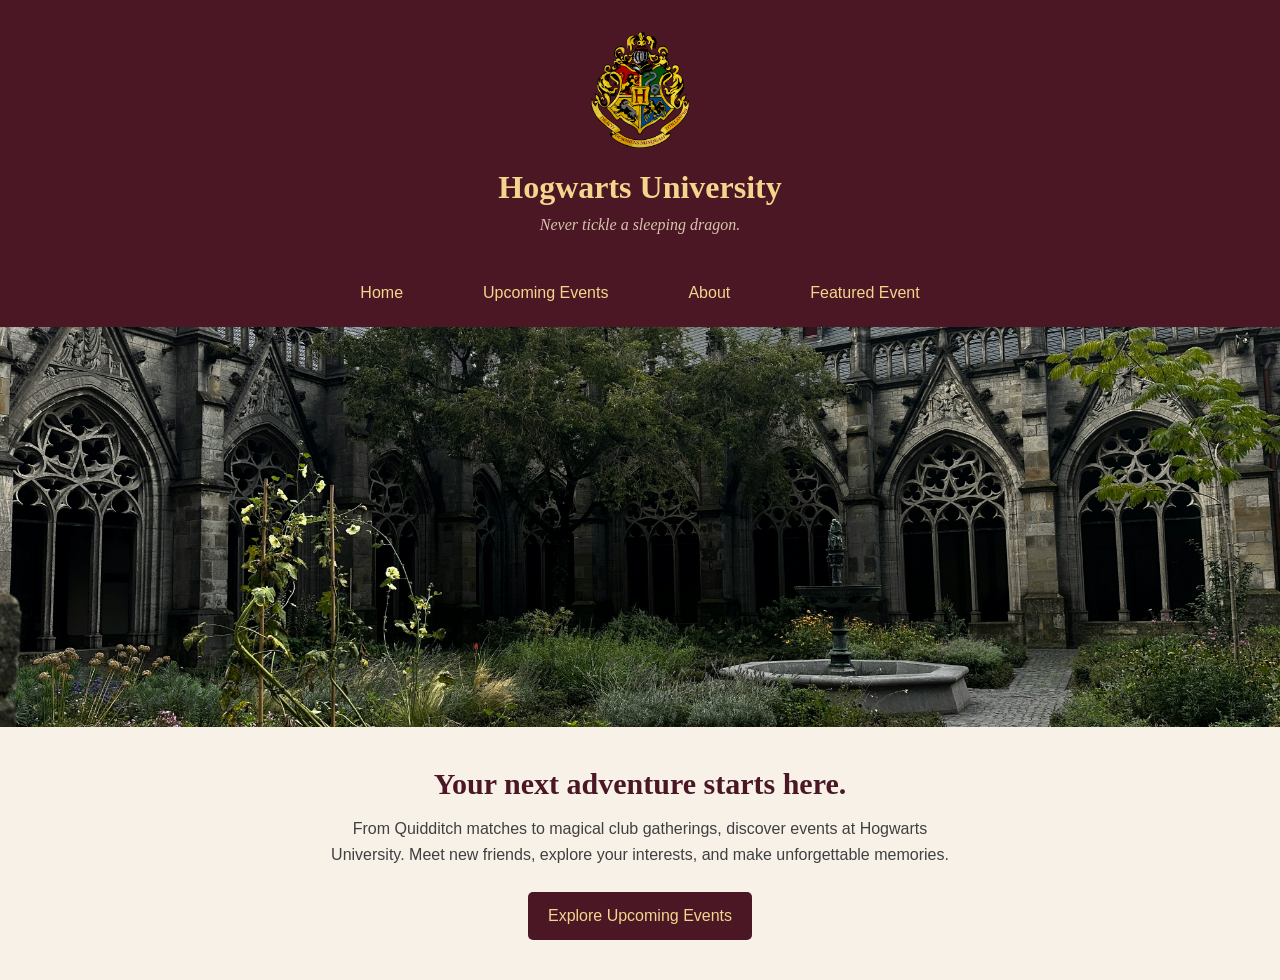
==== index.html @ 60d27892 "Homepage: Navigation and Hero Section complete." ====
<!DOCTYPE html>
<html lang="en">

<head>
    <meta charset="UTF-8">
    <meta name="viewport" content="width=device-width, initial-scale=1.0">
    <title>Hogwarts University | Campus Event Guide</title>
    <link rel="stylesheet" href="css/styles.css">
</head>

<body>
    <header>

        <img src="images/hogwarts_logo.png" class="logo" alt="Hogwarts University Logo">

        <h1>Hogwarts University</h1>
        <p>Never tickle a sleeping dragon.</p>

        <nav>
            <ul>
                <li><a href="index.html">Home</a></li>
                <li><a href="event.html#upcoming-events">Upcoming Events</a></li>
                <li><a href="#about">About</a></li>
                <li><a href="event.html">Featured Event</a></li>
            </ul>
        </nav>
    </header>

    <main>
        <section class="hero">
            <img src="images/hogwarts_hero.jpg" alt="Hogwart's courtyard surrounded by stone arches"
                class="hero-image">

            <div class="hero-content">
                <div class="hero-text">
                    <h2>Your next adventure starts here.</h2>
                    <p>
                        From Quidditch matches to magical club gatherings,
                        discover events at Hogwarts University.
                        Meet new friends, explore your interests, and make
                        unforgettable memories.
                    </p>
                </div>

                <a href="event.html#upcoming-events" class="hero-button">
                   Explore Upcoming Events
                </a>
            </div>
        </section>
    </main>

</body>

</html>
---- css/styles.css ----
/* Logo */
.logo {
    width: 120px;
    height: auto;
    margin-bottom: 15px;
}

body {
    margin: 0;
    font-family: Helvetica, sans-serif;
}

/* Website name and tagline */
header {
    background-color: #4b1725;
    color: white;
    text-align: center;
    padding: 30px 20px 15px;
}

header h1 {
    margin: 0;
    color: #f4d58d;
    font-family: Georgia, serif;
    font-size: 32px;
}

header p {
    margin: 10px 0 40px;
    font-family: Georgia, serif;
    font-style: italic;
    color: #d8c3ad
}

/* Navigation */
nav ul {
    list-style: none;
    padding: 0;
    margin: 0;
    display: flex;
    justify-content: center;
    flex-wrap: wrap;
    gap: 50px;
}

nav a {
    display: block;
    color: #f4d58d;
    text-decoration: none;
    padding: 10px 15px;
    border-radius: 5px;
}

nav a:hover,
nav a:focus-visible {
    background-color: #f4d58d;
    color: #4b1725;
    text-decoration: underline;
}

/* Stack the navigation on smaller screens */
@media (max-width: 600px) {
    nav ul {
        flex-direction: column;
        gap: 5px;
    }

    header h1 {
        font-size: 26px;
    }
}

/* Hero */
.hero-image {
    display: block;
    width: 100%;
    height: 400px;
    object-fit: cover;
}

.hero-content {
    display: flex;
    flex-direction: column;
    align-items: center;
    text-align: center;
    gap: 25px;
    padding: 40px 20px;
    background-color: #f7f1e8;
}

.hero-text {
    max-width: 650px;
}

.hero-text h2 {
    margin: 0 0 15px;
    font-family: Georgia, serif;
    font-size: 30px;
    color: #4b1725;
}

.hero-text p {
    margin: 0;
    line-height: 1.6;
    color: #404040;
}

.hero-button {
    display: inline-block;
    flex-shrink: 0;
    padding: 15px 20px;
    background-color: #4b1725;
    color: #f4d58d;
    text-decoration: none;
    text-align: center;
    border-radius: 5px;
}

.hero-button:hover,
.hero-button:focus-visible {
    background-color: #f4d58d;
    color: #4b1725;
    text-decoration: underline;
}

/* Smaller screens */
@media (max-width: 800px) {
    .hero-image {
        height: 250px;
    }

    .hero-content {
        padding: 30px 20px;
    }

    .hero-text h2 {
        font-size: 26px;
    }
}
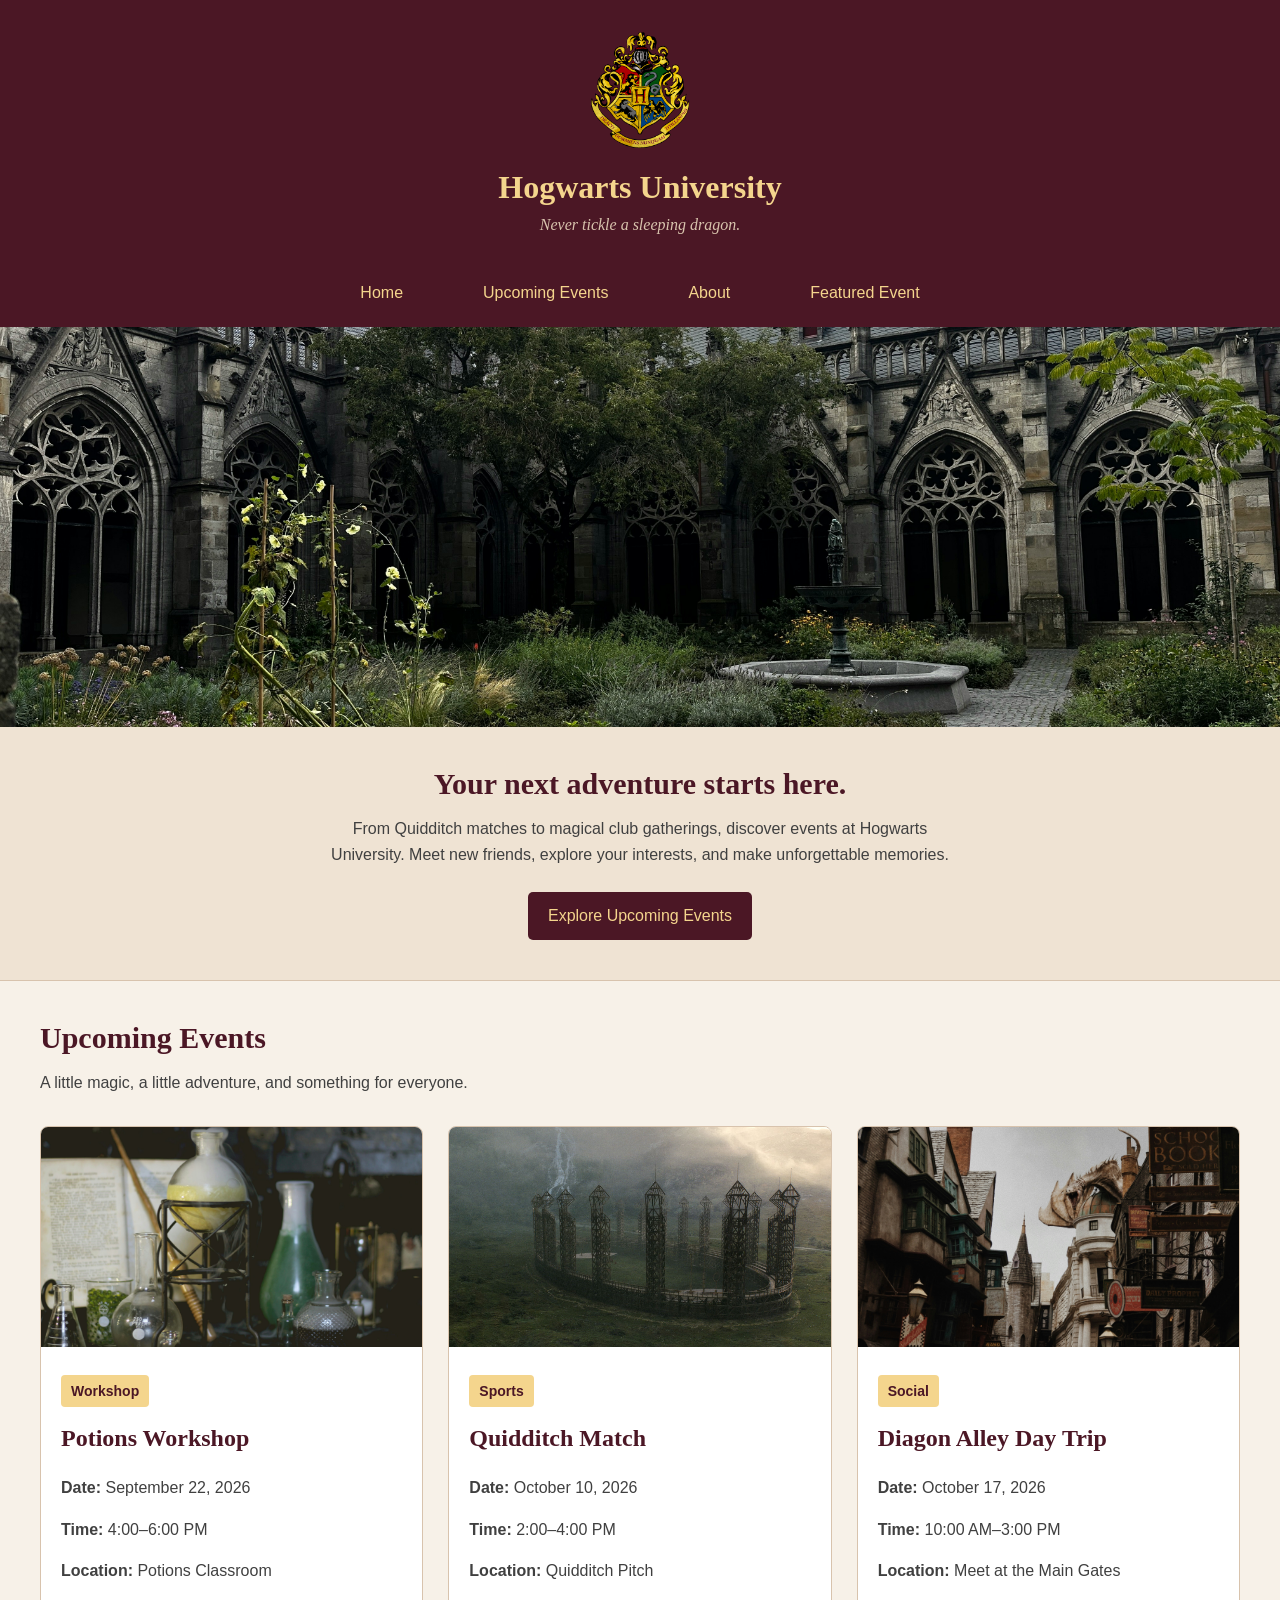
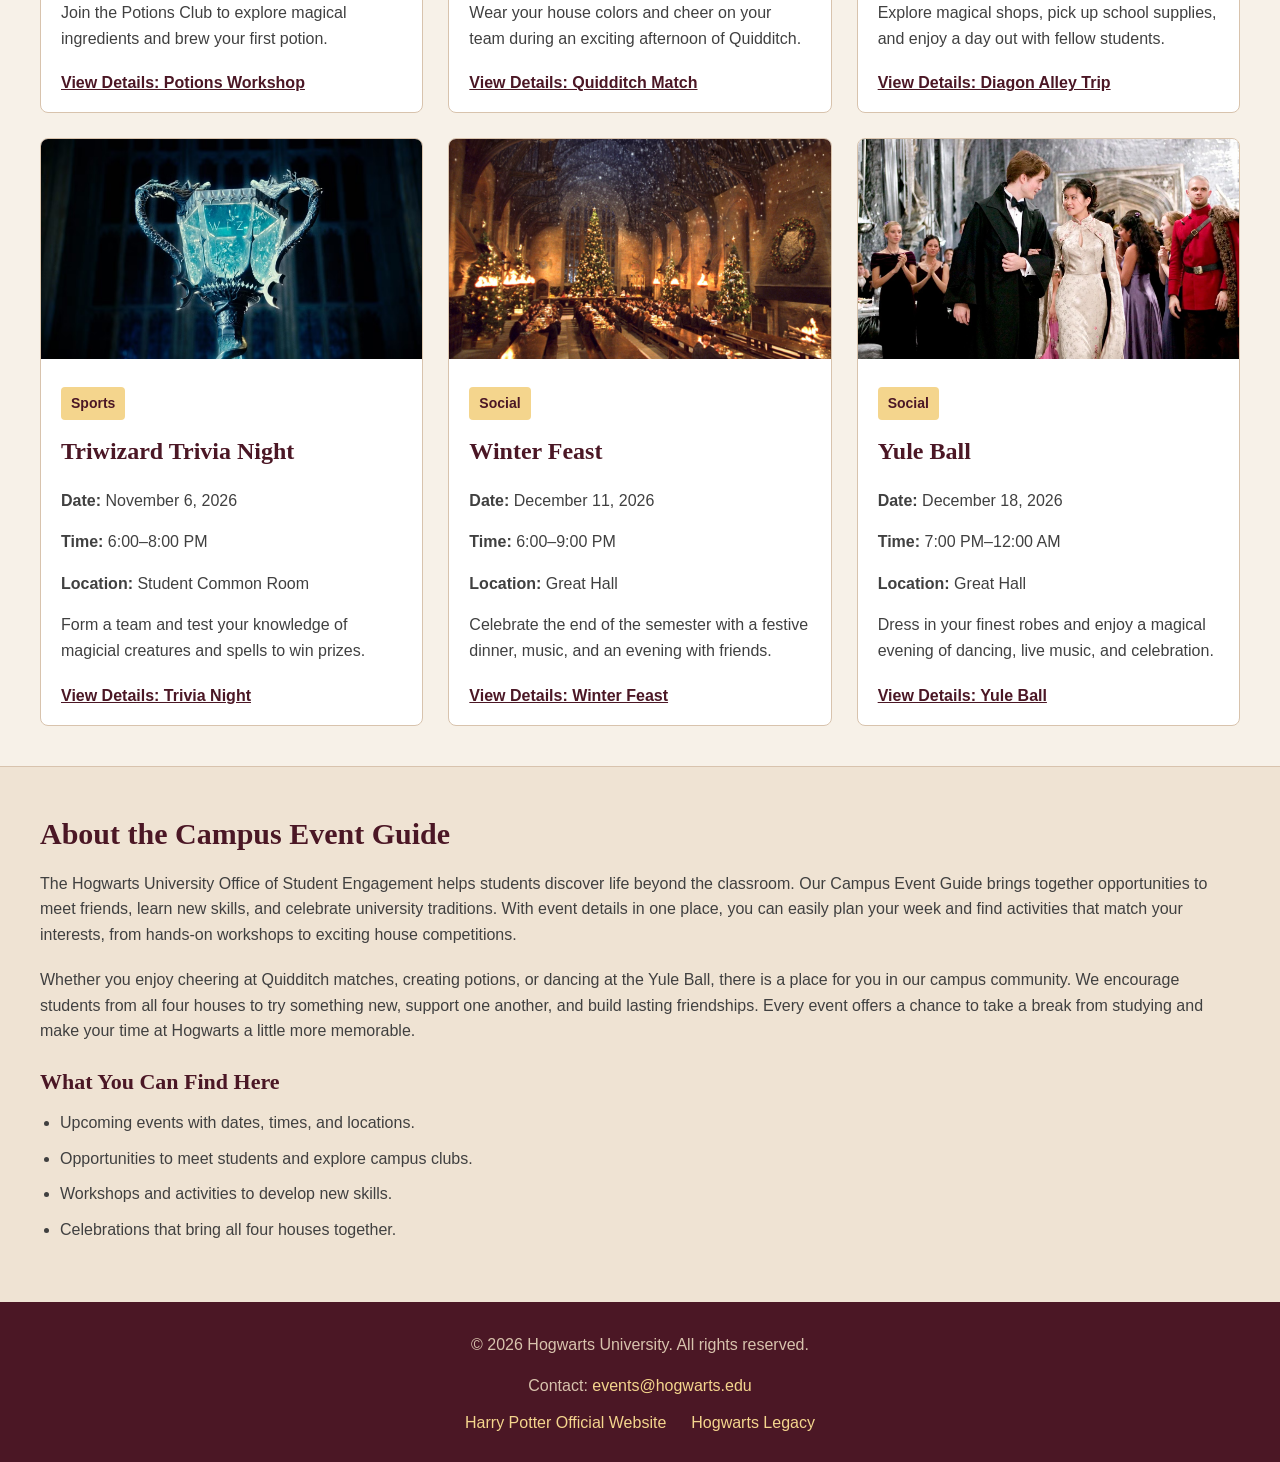
==== commit 5e303105: "Finished the Homepage." ====
--- a/index.html
+++ b/index.html
@@ -28,8 +28,7 @@
 
     <main>
         <section class="hero">
-            <img src="images/hogwarts_hero.jpg" alt="Hogwart's courtyard surrounded by stone arches"
-                class="hero-image">
+            <img src="images/hogwarts_hero.jpg" alt="Hogwart's courtyard surrounded by stone arches" class="hero-image">
 
             <div class="hero-content">
                 <div class="hero-text">
@@ -43,12 +42,186 @@
                 </div>
 
                 <a href="event.html#upcoming-events" class="hero-button">
-                   Explore Upcoming Events
+                    Explore Upcoming Events
                 </a>
             </div>
         </section>
+
+        <section id="upcoming-events" class="events">
+            <h2>Upcoming Events</h2>
+            <p class="events-intro">
+                A little magic, a little adventure, and something for everyone.
+            </p>
+
+            <div class="events-grid">
+
+                <article class="event-card">
+                    <img src="images/event1.jpg" alt="Potion bottles beside an open book">
+
+                    <div class="event-info">
+                        <p class="category">Workshop</p>
+                        <h3>Potions Workshop</h3>
+                        <p><strong>Date:</strong> September 22, 2026</p>
+                        <p><strong>Time:</strong> 4:00–6:00 PM</p>
+                        <p><strong>Location:</strong> Potions Classroom</p>
+                        <p>
+                            Join the Potions Club to explore magical ingredients
+                            and brew your first potion.
+                        </p>
+                        <a href="event-details.html#potions">
+                            View Details: Potions Workshop
+                        </a>
+                    </div>
+                </article>
+
+                <article class="event-card">
+                    <img src="images/event2.jpg" alt="Hogwart's Quidditch pitch">
+
+                    <div class="event-info">
+                        <p class="category">Sports</p>
+                        <h3>Quidditch Match</h3>
+                        <p><strong>Date:</strong> October 10, 2026</p>
+                        <p><strong>Time:</strong> 2:00–4:00 PM</p>
+                        <p><strong>Location:</strong> Quidditch Pitch</p>
+                        <p>
+                            Wear your house colors and cheer on your team
+                            during an exciting afternoon of Quidditch.
+                        </p>
+                        <a href="event-details.html#quidditch">
+                            View Details: Quidditch Match
+                        </a>
+                    </div>
+                </article>
+
+                <article class="event-card">
+                    <img src="images/event3.jpg" alt="Diagon Alley shops">
+
+                    <div class="event-info">
+                        <p class="category">Social</p>
+                        <h3>Diagon Alley Day Trip</h3>
+                        <p><strong>Date:</strong> October 17, 2026</p>
+                        <p><strong>Time:</strong> 10:00 AM–3:00 PM</p>
+                        <p><strong>Location:</strong> Meet at the Main Gates</p>
+                        <p>
+                            Explore magical shops, pick up school supplies,
+                            and enjoy a day out with fellow students.
+                        </p>
+                        <a href="event-details.html#diagon-alley">
+                            View Details: Diagon Alley Trip
+                        </a>
+                    </div>
+                </article>
+
+                <article class="event-card">
+                    <img src="images/event4.jpg" alt="Glowing blue Triwizard Cup">
+
+                    <div class="event-info">
+                        <p class="category">Sports</p>
+                        <h3>Triwizard Trivia Night</h3>
+                        <p><strong>Date:</strong> November 6, 2026</p>
+                        <p><strong>Time:</strong> 6:00–8:00 PM</p>
+                        <p><strong>Location:</strong> Student Common Room</p>
+                        <p>
+                            Form a team and test your knowledge of magicial
+                            creatures and spells to win prizes.
+                        </p>
+                        <a href="event-details.html#trivia">
+                            View Details: Trivia Night
+                        </a>
+                    </div>
+                </article>
+
+                <article class="event-card">
+                    <img src="images/event5.jpg" alt="Great Hall decorated with Christmas trees and lights">
+
+                    <div class="event-info">
+                        <p class="category">Social</p>
+                        <h3>Winter Feast</h3>
+                        <p><strong>Date:</strong> December 11, 2026</p>
+                        <p><strong>Time:</strong> 6:00–9:00 PM</p>
+                        <p><strong>Location:</strong> Great Hall</p>
+                        <p>
+                            Celebrate the end of the semester with a festive
+                            dinner, music, and an evening with friends.
+                        </p>
+                        <a href="event-details.html#winter-feast">
+                            View Details: Winter Feast
+                        </a>
+                    </div>
+                </article>
+
+                <article class="event-card">
+                    <img src="images/event6.jpg" alt="A ballroom decorated for the Yule Ball">
+
+                    <div class="event-info">
+                        <p class="category">Social</p>
+                        <h3>Yule Ball</h3>
+                        <p><strong>Date:</strong> December 18, 2026</p>
+                        <p><strong>Time:</strong> 7:00 PM–12:00 AM</p>
+                        <p><strong>Location:</strong> Great Hall</p>
+                        <p>
+                            Dress in your finest robes and enjoy a magical evening
+                            of dancing, live music, and celebration.
+                        </p>
+                        <a href="event-details.html#yule-ball">
+                            View Details: Yule Ball
+                        </a>
+                    </div>
+                </article>
+
+            </div>
+        </section>
+
+        <section id="about" class="about">
+            <div class="about-content">
+                <h2>About the Campus Event Guide</h2>
+
+                <p>
+                    The Hogwarts University Office of Student Engagement helps students
+                    discover life beyond the classroom. Our Campus Event Guide brings
+                    together opportunities to meet friends, learn new skills, and
+                    celebrate university traditions. With event details in one place,
+                    you can easily plan your week and find activities that match your
+                    interests, from hands-on workshops to exciting house competitions.
+                </p>
+
+                <p>
+                    Whether you enjoy cheering at Quidditch matches, creating potions,
+                    or dancing at the Yule Ball, there is a place for you in our campus
+                    community. We encourage students from all four houses to try
+                    something new, support one another, and build lasting friendships.
+                    Every event offers a chance to take a break from studying and make
+                    your time at Hogwarts a little more memorable.
+                </p>
+
+                <h3>What You Can Find Here</h3>
+
+                <ul>
+                    <li>Upcoming events with dates, times, and locations.</li>
+                    <li>Opportunities to meet students and explore campus clubs.</li>
+                    <li>Workshops and activities to develop new skills.</li>
+                    <li>Celebrations that bring all four houses together.</li>
+                </ul>
+            </div>
+        </section>
     </main>
 
+    <footer>
+        <p>&copy; 2026 Hogwarts University. All rights reserved.</p>
+
+        <p>
+            Contact:
+            <a href="mailto:events@hogwarts.example">
+                events@hogwarts.edu
+            </a>
+        </p>
+
+        <ul class="footer-links">
+            <li><a href="https://www.harrypotter.com/">Harry Potter Official Website</a></li>
+            <li><a href="https://ayusha-thapa.github.io/CSC340-Static-Web-App/">Hogwarts Legacy</a></li>
+        </ul>
+    </footer>
+
 </body>
 
 </html>
--- a/css/styles.css
+++ b/css/styles.css
@@ -51,14 +51,11 @@
     border-radius: 5px;
 }
 
-nav a:hover,
-nav a:focus-visible {
+nav a:hover {
     background-color: #f4d58d;
     color: #4b1725;
-    text-decoration: underline;
-}
-
-/* Stack the navigation on smaller screens */
+}
+
 @media (max-width: 600px) {
     nav ul {
         flex-direction: column;
@@ -85,7 +82,7 @@
     text-align: center;
     gap: 25px;
     padding: 40px 20px;
-    background-color: #f7f1e8;
+    background-color: #efe3d3;
 }
 
 .hero-text {
@@ -116,8 +113,7 @@
     border-radius: 5px;
 }
 
-.hero-button:hover,
-.hero-button:focus-visible {
+.hero-button:hover {
     background-color: #f4d58d;
     color: #4b1725;
     text-decoration: underline;
@@ -136,4 +132,187 @@
     .hero-text h2 {
         font-size: 26px;
     }
+}
+
+/* Upcoming Events */
+.events {
+    padding: 40px 20px;
+    background-color: #f7f1e8;
+    color: #404040;
+    border-top: 1px solid #d8c3ad;
+}
+
+.events h2 {
+    max-width: 1200px;
+    margin: 0 auto 15px;
+    text-align: left;
+    font-family: Georgia, serif;
+    font-size: 30px;
+    color: #4b1725;
+}
+
+.events-intro {
+    max-width: 1200px;
+    margin: 0 auto 30px;
+    text-align: left;
+    line-height: 1.6;
+}
+
+/* Three columns */
+.events-grid {
+    display: grid;
+    grid-template-columns: repeat(3, 1fr);
+    grid-auto-rows: 1fr;
+    gap: 25px;
+    max-width: 1200px;
+    margin: 0 auto;
+}
+
+/* Individual cards */
+.event-card {
+    display: flex;
+    flex-direction: column;
+    background-color: white;
+    border: 1px solid #d8c3ad;
+    border-radius: 8px;
+    overflow: hidden;
+}
+
+.event-card img {
+    display: block;
+    width: 100%;
+    height: 220px;
+    object-fit: cover;
+}
+
+.event-info {
+    display: flex;
+    flex-direction: column;
+    align-items: flex-start;
+    flex: 1;
+    padding: 20px;
+}
+
+.event-info h3 {
+    margin: 10px 0 15px;
+    font-family: Georgia, serif;
+    font-size: 24px;
+    color: #4b1725;
+}
+
+.event-info p {
+    line-height: 1.6;
+    margin: 8px 0;
+}
+
+.event-info .category {
+    display: inline-block;
+    background-color: #f4d58d;
+    color: #4b1725;
+    padding: 5px 10px;
+    border-radius: 4px;
+    font-size: 14px;
+    font-weight: bold;
+}
+
+/* Detail Button */
+.event-info a {
+    display: inline-block;
+    margin-top: auto;
+    padding-top: 15px;
+    color: #4b1725;
+    font-weight: bold;
+}
+
+.event-info a:hover {
+    color: #75402d;
+}
+
+/* Two columns on medium screens */
+@media (max-width: 900px) {
+    .events-grid {
+        grid-template-columns: repeat(2, 1fr);
+    }
+}
+
+/* One column on small screens */
+@media (max-width: 600px) {
+    .events-grid {
+        grid-template-columns: 1fr;
+        grid-auto-rows: auto;
+    }
+}
+
+/* About */
+.about {
+    padding: 50px 20px;
+    background-color: #efe3d3;
+    color: #404040;
+    border-top: 1px solid #d8c3ad;
+}
+
+.about-content {
+    max-width: 1200px;
+    margin: 0 auto;
+}
+
+.about h2 {
+    margin: 0 0 20px;
+    font-family: Georgia, serif;
+    font-size: 30px;
+    color: #4b1725;
+}
+
+.about p {
+    margin: 0 0 20px;
+    line-height: 1.6;
+}
+
+.about h3 {
+    margin: 25px 0 15px;
+    font-family: Georgia, serif;
+    font-size: 22px;
+    color: #4b1725;
+}
+
+.about ul {
+    margin: 0;
+    padding-left: 20px;
+}
+
+.about li {
+    margin-bottom: 10px;
+    line-height: 1.6;
+}
+
+/* Footer */
+footer {
+    background-color: #4b1725;
+    color: #d8c3ad;
+    text-align: center;
+    padding: 30px 20px;
+}
+
+footer p {
+    margin: 0 0 15px;
+    line-height: 1.6;
+}
+
+footer a {
+    color: #f4d58d;
+    text-decoration: none;
+}
+
+footer a:hover {
+    text-decoration: underline;
+}
+
+.footer-links {
+    list-style: none;
+    padding: 0;
+    margin: 0;
+    display: flex;
+    justify-content: center;
+    flex-wrap: wrap;
+    gap: 25px;
 }
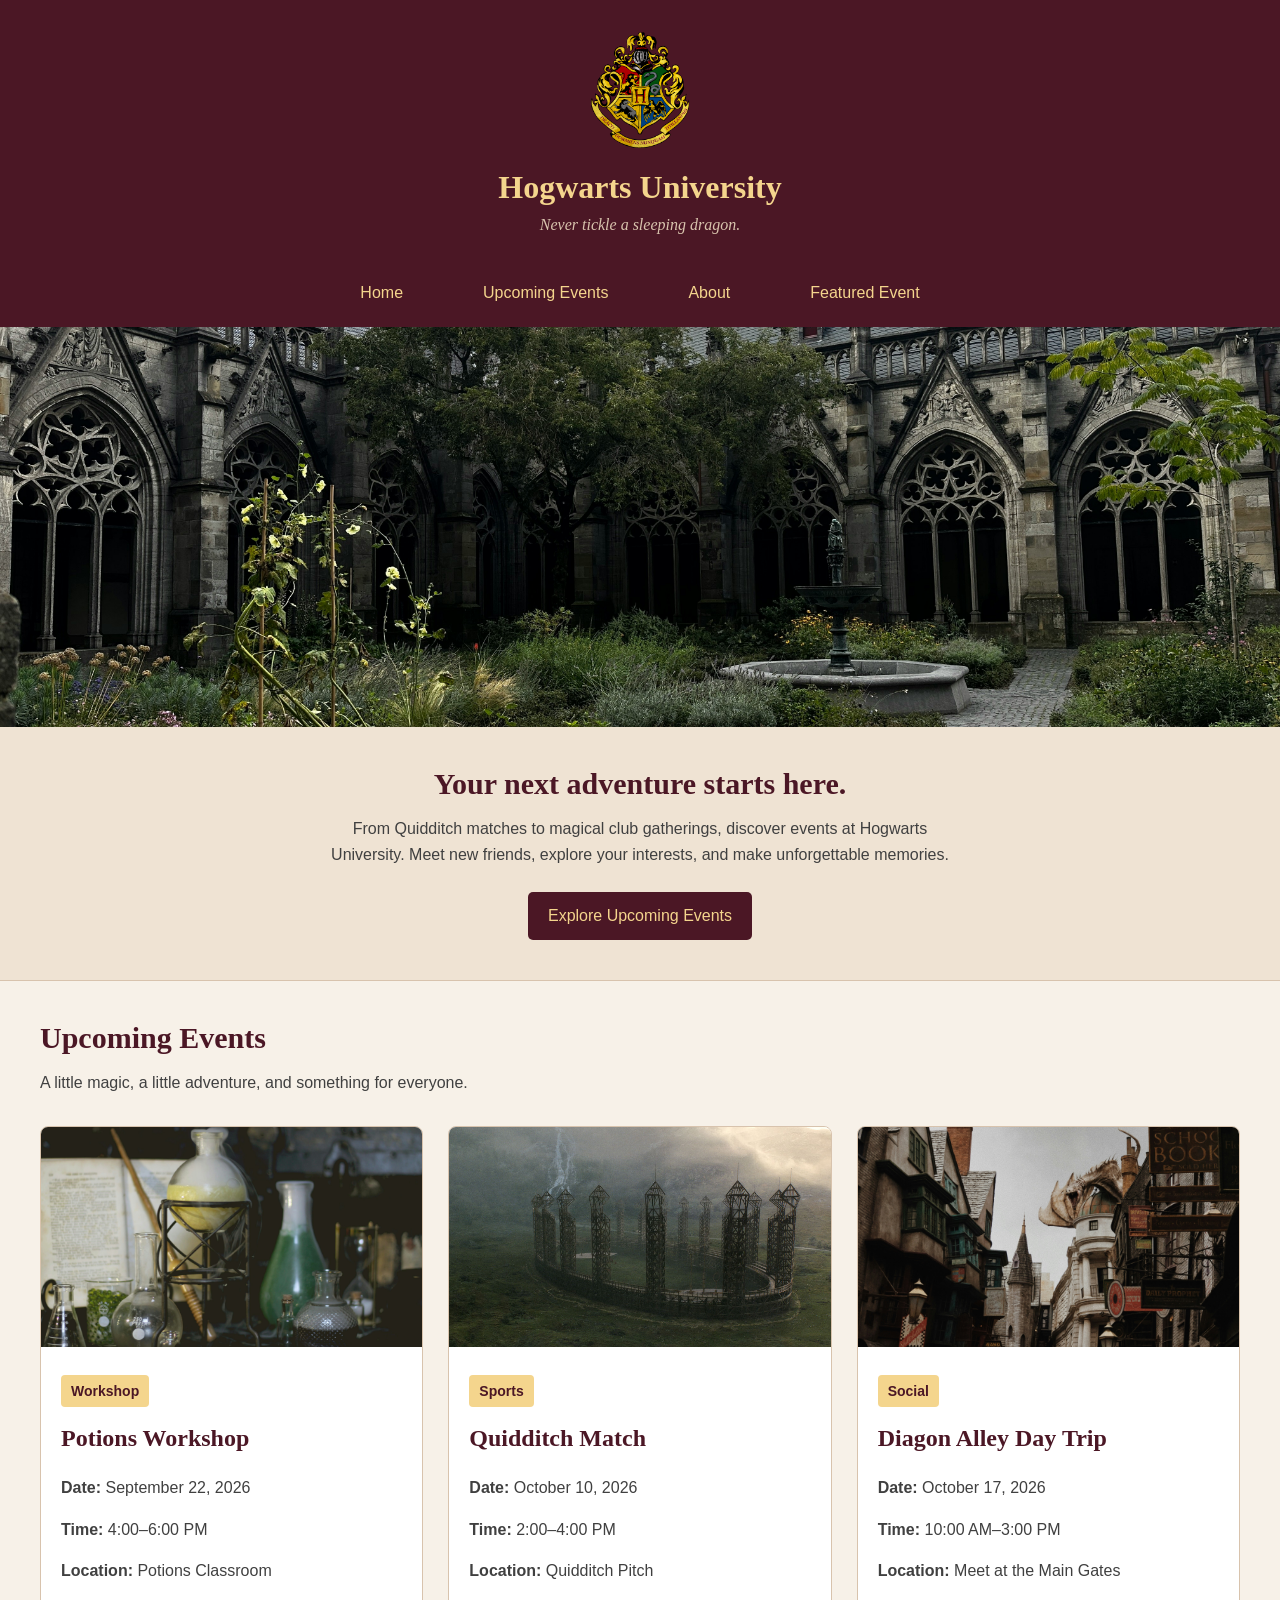
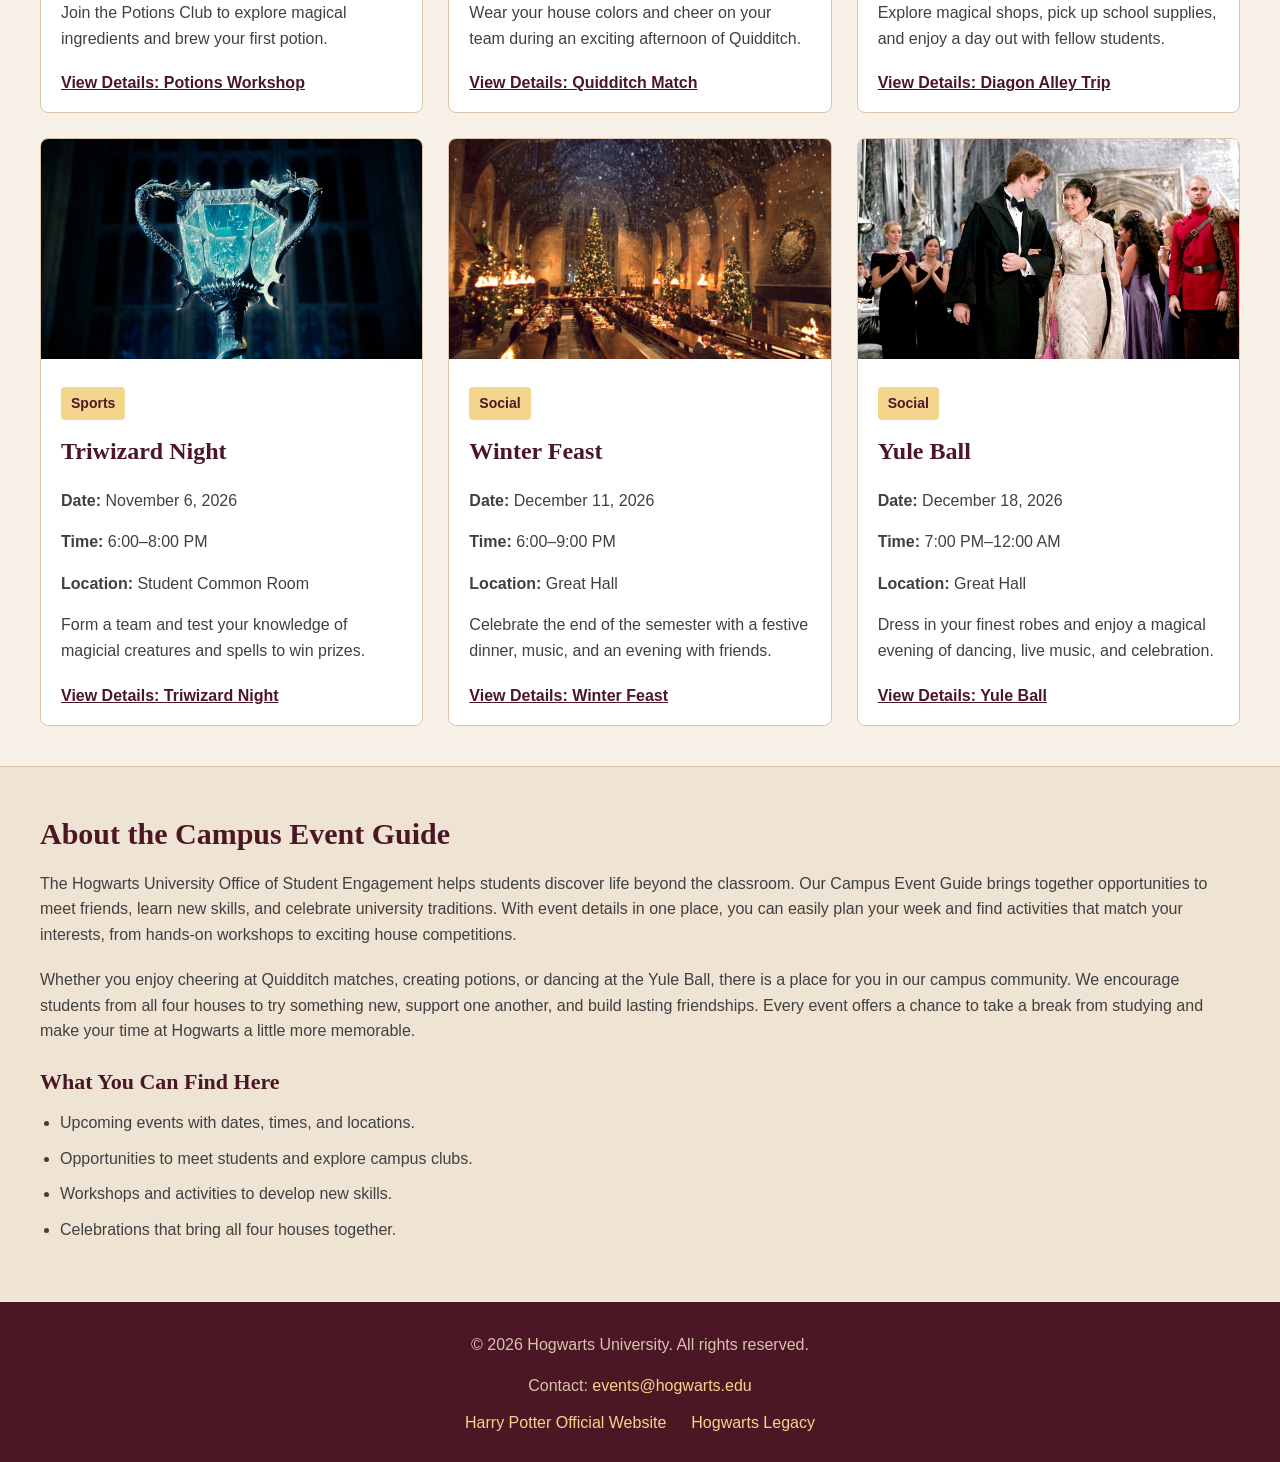
==== commit e23ba93c: "Finished Event introduction Section for Event Page." ====
--- a/index.html
+++ b/index.html
@@ -20,7 +20,7 @@
             <ul>
                 <li><a href="index.html">Home</a></li>
                 <li><a href="event.html#upcoming-events">Upcoming Events</a></li>
-                <li><a href="#about">About</a></li>
+                <li><a href="index.html#about">About</a></li>
                 <li><a href="event.html">Featured Event</a></li>
             </ul>
         </nav>
@@ -117,7 +117,7 @@
 
                     <div class="event-info">
                         <p class="category">Sports</p>
-                        <h3>Triwizard Trivia Night</h3>
+                        <h3>Triwizard Night</h3>
                         <p><strong>Date:</strong> November 6, 2026</p>
                         <p><strong>Time:</strong> 6:00–8:00 PM</p>
                         <p><strong>Location:</strong> Student Common Room</p>
@@ -126,7 +126,7 @@
                             creatures and spells to win prizes.
                         </p>
                         <a href="event-details.html#trivia">
-                            View Details: Trivia Night
+                            View Details: Triwizard Night
                         </a>
                     </div>
                 </article>
@@ -163,7 +163,7 @@
                             Dress in your finest robes and enjoy a magical evening
                             of dancing, live music, and celebration.
                         </p>
-                        <a href="event-details.html#yule-ball">
+                        <a href="event.html">
                             View Details: Yule Ball
                         </a>
                     </div>
--- a/css/styles.css
+++ b/css/styles.css
@@ -315,4 +315,58 @@
     justify-content: center;
     flex-wrap: wrap;
     gap: 25px;
+}
+
+/* Event Intro */
+.event-introduction {
+    background-color: #f7f1e8;
+    color: #404040;
+}
+
+.event-banner {
+    display: block;
+    width: 100%;
+    height: 400px;
+    object-fit: cover;
+    object-position: center 65%;
+    border-bottom: 3px solid #d8c3ad;
+}
+
+.event-description {
+    max-width: 1200px;
+    margin: 0 auto;
+    padding: 40px 20px;
+}
+
+.event-category {
+    display: inline-block;
+    background-color: #f4d58d;
+    color: #4b1725;
+    padding: 5px 10px;
+    border-radius: 4px;
+    font-size: 14px;
+    font-weight: bold;
+}
+
+.event-description h2 {
+    margin: 15px 0 20px;
+    font-family: Georgia, serif;
+    font-size: 36px;
+    color: #4b1725;
+}
+
+.event-description p {
+    line-height: 1.6;
+    margin: 0 0 15px;
+}
+
+/* Smaller screens */
+@media (max-width: 600px) {
+    .event-banner {
+        height: 250px;
+    }
+
+    .event-description h2 {
+        font-size: 28px;
+    }
 }
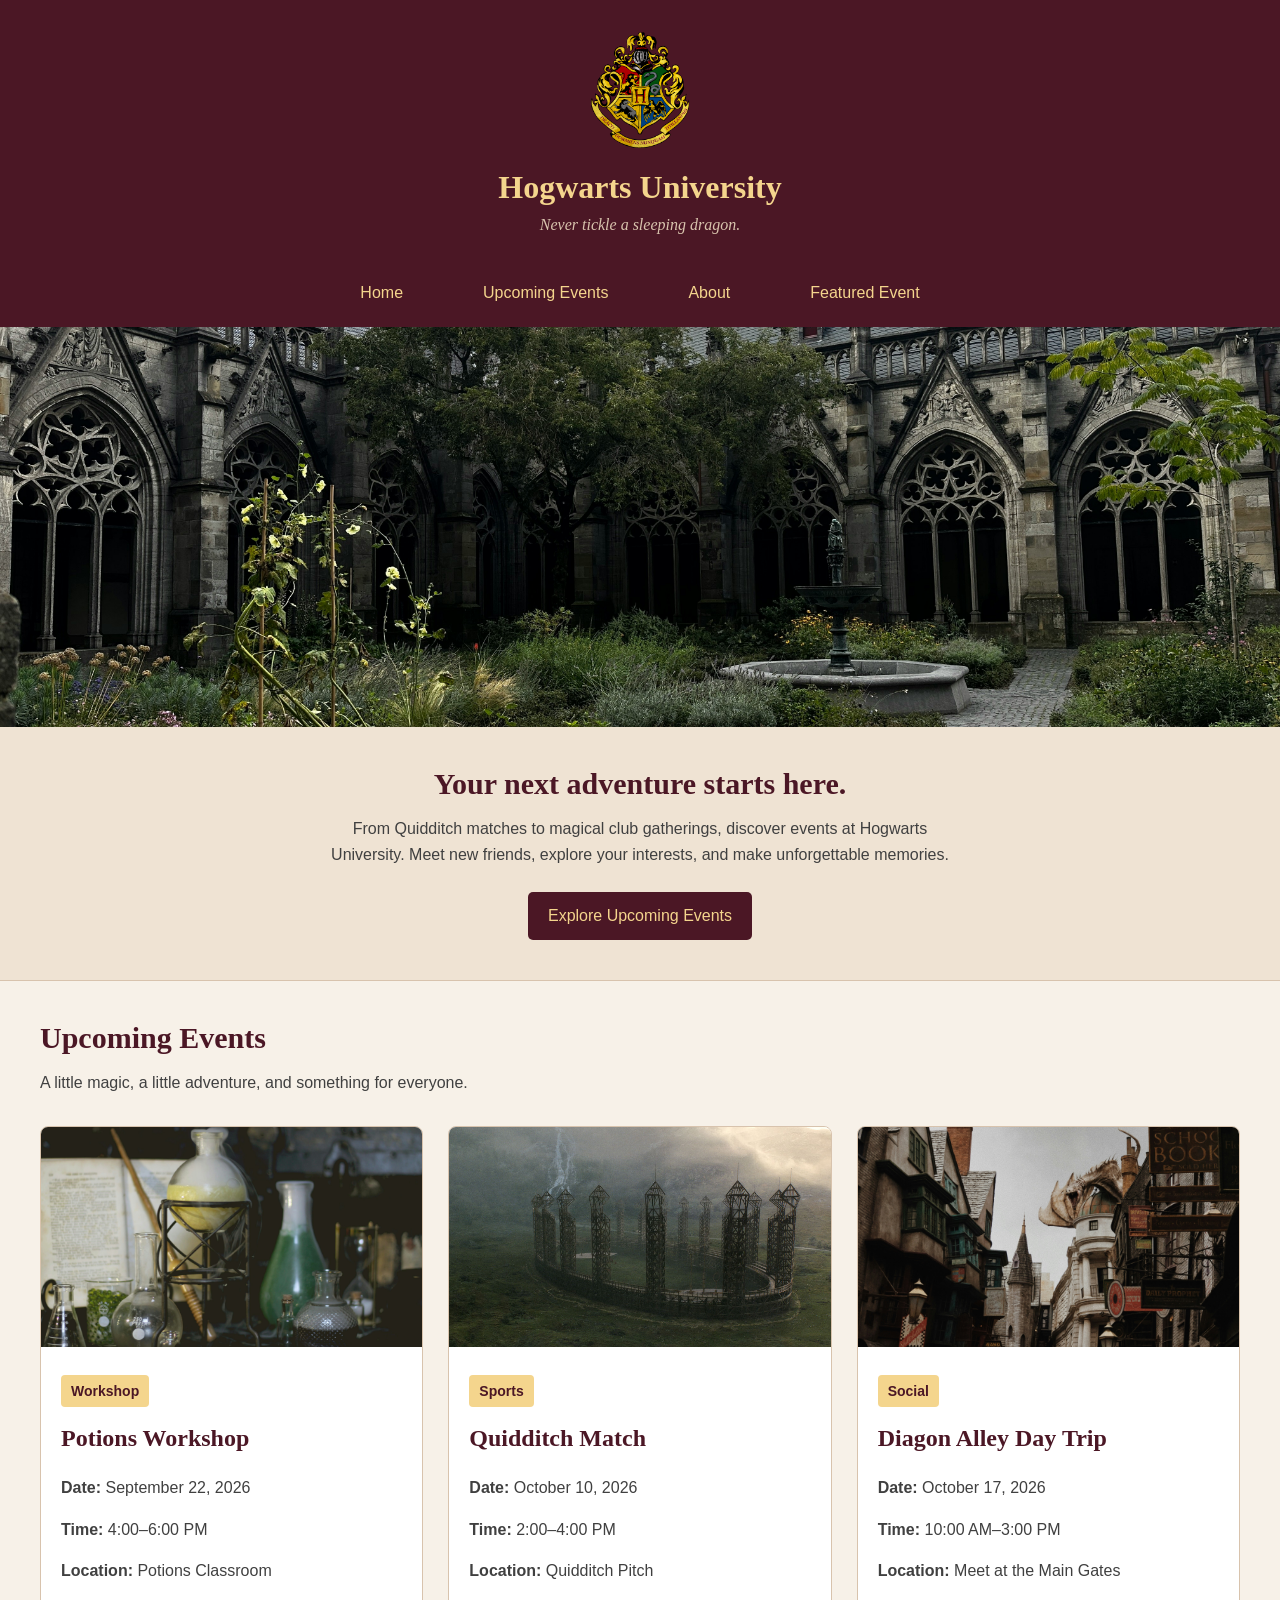
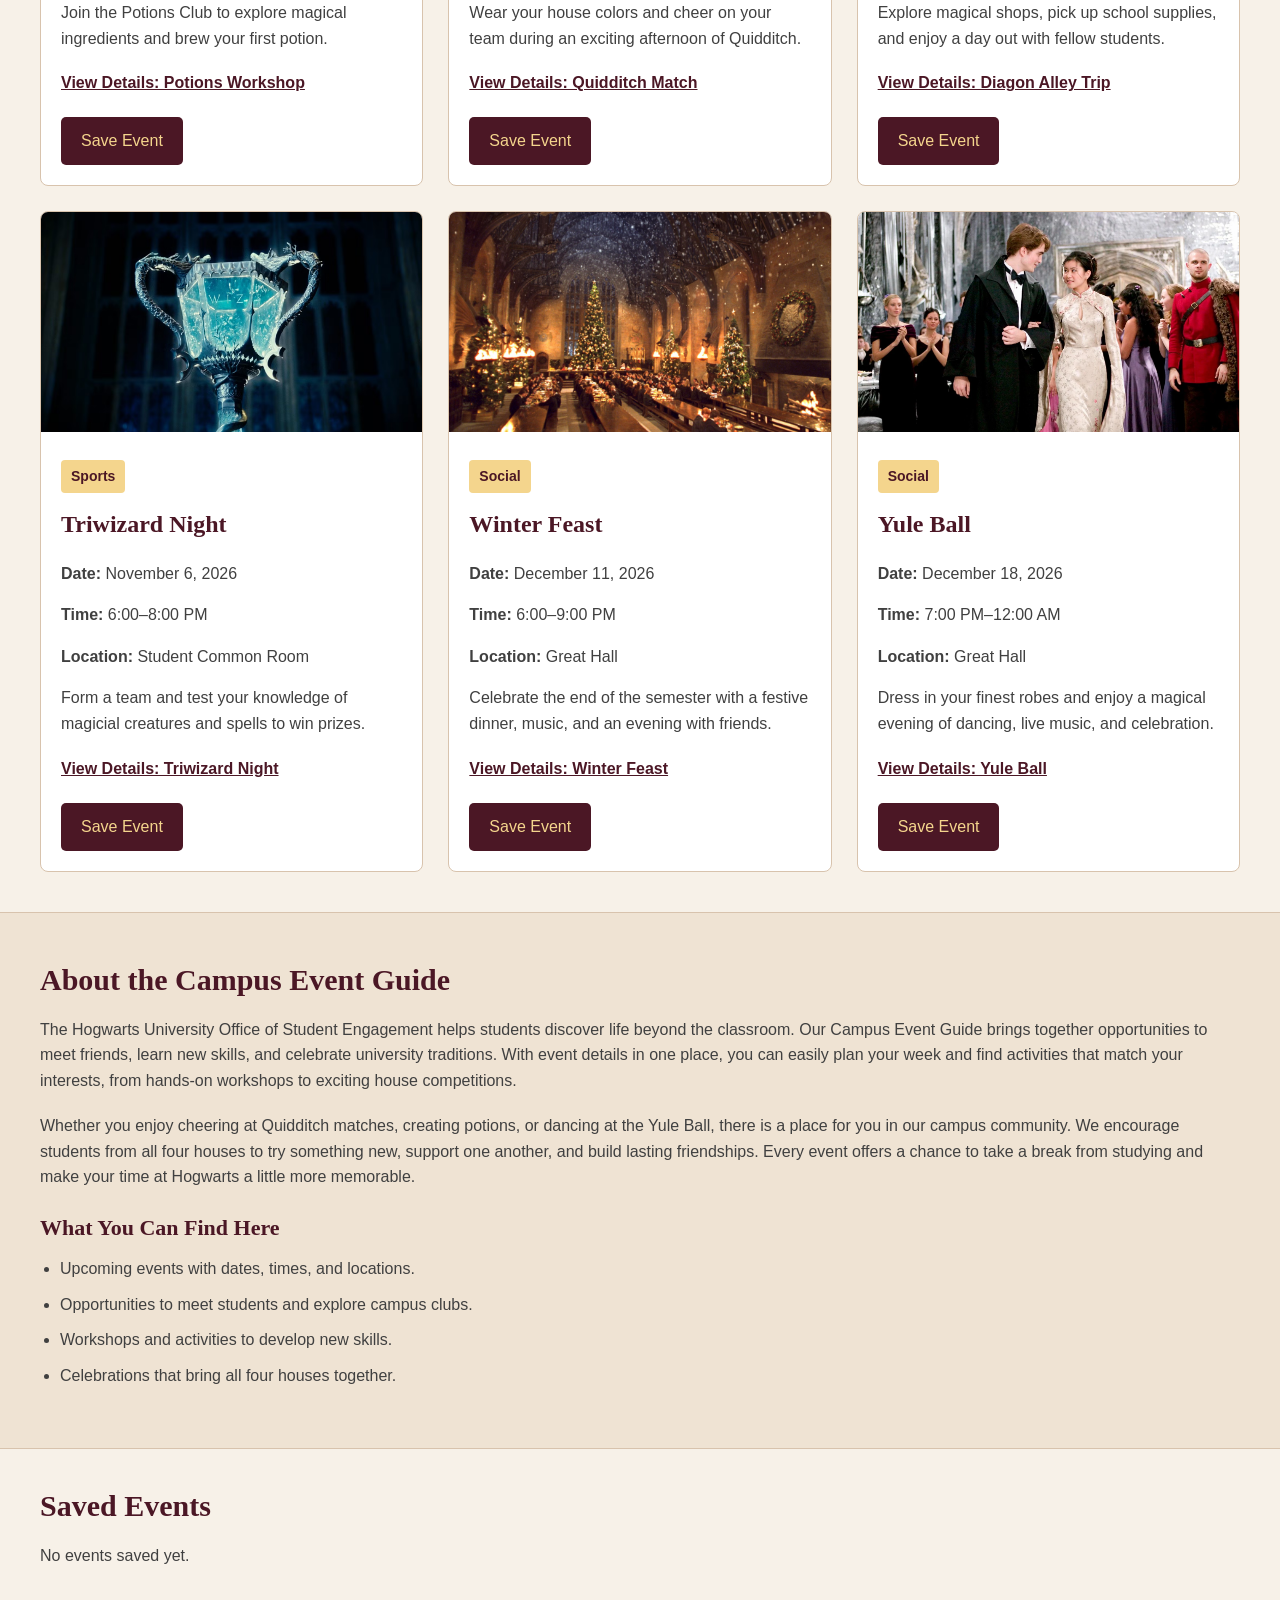
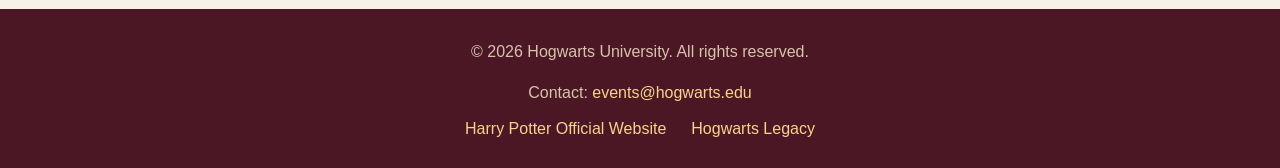
==== commit 71557e73: "Added JavaScript." ====
--- a/index.html
+++ b/index.html
@@ -6,6 +6,7 @@
     <meta name="viewport" content="width=device-width, initial-scale=1.0">
     <title>Hogwarts University | Campus Event Guide</title>
     <link rel="stylesheet" href="css/styles.css">
+    <script src="js/script.js" defer></script>
 </head>
 
 <body>
@@ -19,7 +20,7 @@
         <nav>
             <ul>
                 <li><a href="index.html">Home</a></li>
-                <li><a href="event.html#upcoming-events">Upcoming Events</a></li>
+                <li><a href="index.html#upcoming-events">Upcoming Events</a></li>
                 <li><a href="index.html#about">About</a></li>
                 <li><a href="event.html">Featured Event</a></li>
             </ul>
@@ -68,7 +69,7 @@
                             Join the Potions Club to explore magical ingredients
                             and brew your first potion.
                         </p>
-                        <a href="event-details.html#potions">
+                        <a href="event.html">
                             View Details: Potions Workshop
                         </a>
                     </div>
@@ -87,7 +88,7 @@
                             Wear your house colors and cheer on your team
                             during an exciting afternoon of Quidditch.
                         </p>
-                        <a href="event-details.html#quidditch">
+                        <a href="event.html">
                             View Details: Quidditch Match
                         </a>
                     </div>
@@ -106,7 +107,7 @@
                             Explore magical shops, pick up school supplies,
                             and enjoy a day out with fellow students.
                         </p>
-                        <a href="event-details.html#diagon-alley">
+                        <a href="event.html">
                             View Details: Diagon Alley Trip
                         </a>
                     </div>
@@ -125,7 +126,7 @@
                             Form a team and test your knowledge of magicial
                             creatures and spells to win prizes.
                         </p>
-                        <a href="event-details.html#trivia">
+                        <a href="event.html">
                             View Details: Triwizard Night
                         </a>
                     </div>
@@ -144,7 +145,7 @@
                             Celebrate the end of the semester with a festive
                             dinner, music, and an evening with friends.
                         </p>
-                        <a href="event-details.html#winter-feast">
+                        <a href="event.html">
                             View Details: Winter Feast
                         </a>
                     </div>
--- a/css/styles.css
+++ b/css/styles.css
@@ -317,7 +317,7 @@
     gap: 25px;
 }
 
-/* Event Intro */
+/* Event Introduction */
 .event-introduction {
     background-color: #f7f1e8;
     color: #404040;
@@ -369,4 +369,207 @@
     .event-description h2 {
         font-size: 28px;
     }
+}
+
+/* Main content and sidebar */
+.event-details {
+    padding: 40px 20px;
+    background-color: #efe3d3;
+    color: #404040;
+    border-top: 1px solid #d8c3ad;
+}
+
+.event-layout {
+    display: grid;
+    grid-template-columns: 2fr 1fr;
+    gap: 40px;
+    max-width: 1200px;
+    margin: 0 auto;
+    align-items: start;
+}
+
+.event-main h2,
+.event-sidebar h2 {
+    margin: 0 0 20px;
+    font-family: Georgia, serif;
+    font-size: 28px;
+    color: #4b1725;
+}
+
+.event-main h3 {
+    margin: 25px 0 15px;
+    font-family: Georgia, serif;
+    font-size: 22px;
+    color: #4b1725;
+}
+
+.event-main p,
+.event-sidebar p {
+    margin: 0 0 15px;
+    line-height: 1.6;
+}
+
+.event-main ul {
+    margin: 0 0 20px;
+    padding-left: 20px;
+}
+
+.event-main li {
+    margin-bottom: 10px;
+    line-height: 1.6;
+}
+
+.event-sidebar {
+    padding: 25px;
+    background-color: #f7f1e8;
+    border: 1px solid #d8c3ad;
+    border-radius: 8px;
+}
+
+/* Registration button */
+.registration-button {
+    display: block;
+    margin-top: 25px;
+    padding: 15px 20px;
+    background-color: #4b1725;
+    color: #f4d58d;
+    text-align: center;
+    text-decoration: none;
+    border-radius: 5px;
+}
+
+.registration-button:hover {
+    background-color: #f4d58d;
+    color: #4b1725;
+    text-decoration: underline;
+}
+
+/* Move sidebar below the main content */
+@media (max-width: 800px) {
+    .event-layout {
+        grid-template-columns: 1fr;
+        gap: 30px;
+    }
+}
+
+/* Related events */
+.related-events {
+    padding: 40px 20px;
+    background-color: #f7f1e8;
+    color: #404040;
+    border-top: 1px solid #d8c3ad;
+}
+
+.related-content {
+    max-width: 1200px;
+    margin: 0 auto;
+}
+
+.related-content h2 {
+    margin: 0 0 25px;
+    font-family: Georgia, serif;
+    font-size: 28px;
+    color: #4b1725;
+}
+
+.related-cards {
+    display: flex;
+    flex-wrap: wrap;
+    gap: 25px;
+}
+
+.related-card {
+    flex: 1 1 280px;
+    min-width: 0;
+    background-color: white;
+    border: 1px solid #d8c3ad;
+    border-radius: 8px;
+    overflow: hidden;
+}
+
+.related-card img {
+    display: block;
+    width: 100%;
+    height: 160px;
+    object-fit: cover;
+}
+
+.related-info {
+    padding: 20px;
+}
+
+.related-info h3 {
+    margin: 0 0 15px;
+    font-family: Georgia, serif;
+    font-size: 22px;
+    color: #4b1725;
+}
+
+.related-info p {
+    margin: 0 0 10px;
+    font-size: 14px;
+    line-height: 1.6;
+}
+
+/* Highlight saved events */
+.event-card.saved {
+    background-color: #fff5dc;
+    border-color: #4b1725;
+    box-shadow: 0 0 0 2px #4b1725;
+}
+
+/* Saved Events summary */
+.saved-events {
+    padding: 40px 20px;
+    background-color: #f7f1e8;
+    color: #404040;
+    border-top: 1px solid #d8c3ad;
+}
+
+.saved-events h2 {
+    max-width: 1200px;
+    margin: 0 auto 20px;
+    font-family: Georgia, serif;
+    font-size: 30px;
+    color: #4b1725;
+}
+
+.saved-events p {
+    max-width: 1200px;
+    margin: 0 auto;
+    line-height: 1.6;
+}
+
+.saved-events ul {
+    max-width: 1200px;
+    margin: 0 auto;
+    padding: 0;
+    list-style: none;
+}
+
+.saved-events li {
+    margin-bottom: 15px;
+    padding: 20px;
+    background-color: white;
+    border: 1px solid #d8c3ad;
+    border-radius: 8px;
+    line-height: 1.6;
+}
+
+/* Saved button */
+.save-button {
+    margin-top: 25px;
+    padding: 15px 20px;
+    background-color: #4b1725;
+    color: #f4d58d;
+    border: none;
+    border-radius: 5px;
+    font-size: 16px;
+    text-align: center;
+    cursor: pointer;
+}
+
+.save-button:hover {
+    background-color: #f4d58d;
+    color: #4b1725;
 }
